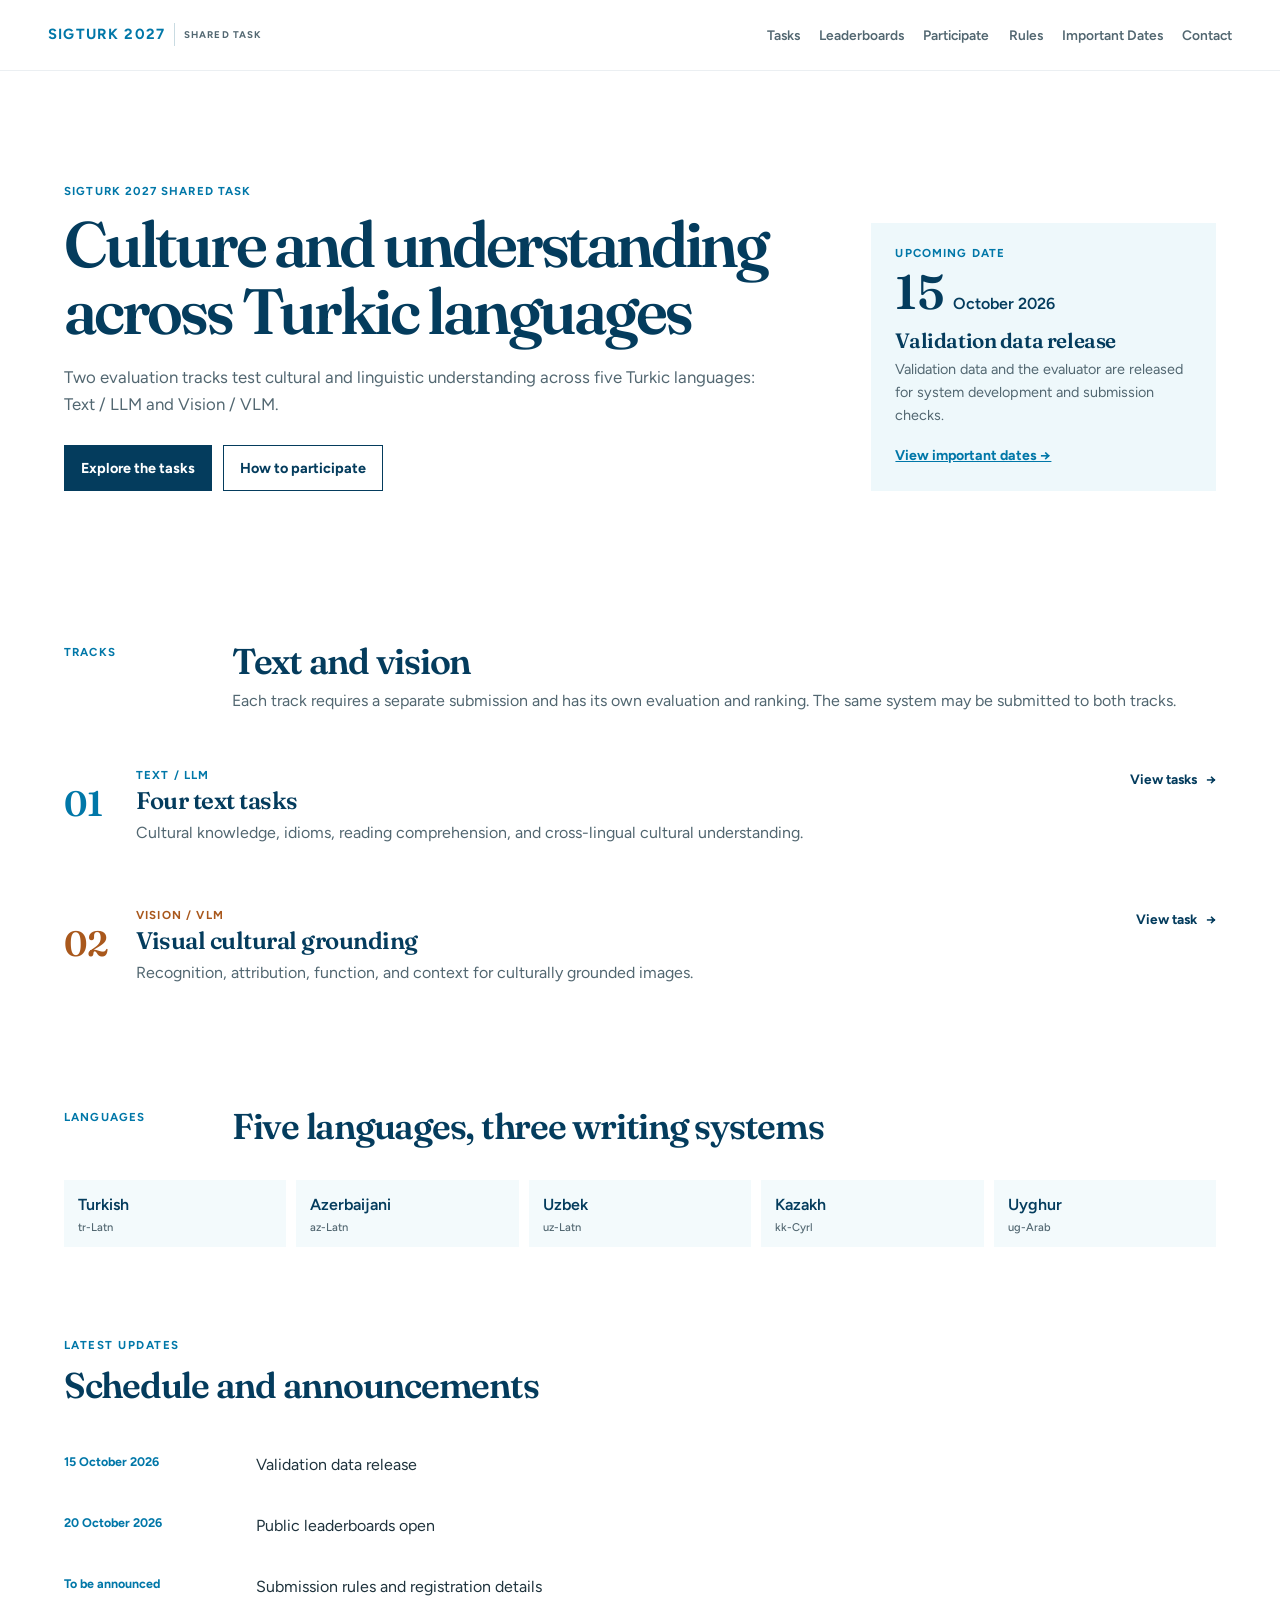
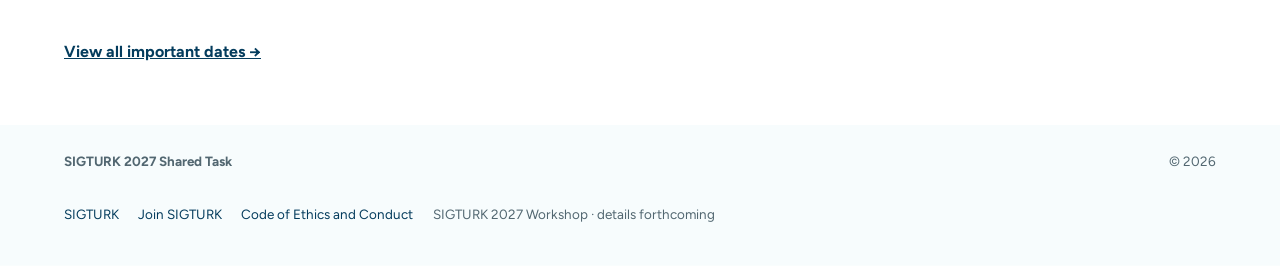
==== index.html @ d5a358bc "Publish SIGTURK 2027 shared task website" ====
<!doctype html>
<html lang="en">
  <head>
    <meta charset="utf-8"><meta name="viewport" content="width=device-width,initial-scale=1">
    <title>SIGTURK 2027 | Shared Task</title>
    <meta name="description" content="SIGTURK 2027 Shared Task on cultural and linguistic understanding across Turkic languages.">
    <link rel="canonical" href="https://sigturk2027.github.io/">
    <meta property="og:type" content="website">
    <meta property="og:title" content="SIGTURK 2027 | Shared Task">
    <meta property="og:description" content="A shared task on cultural and linguistic understanding across Turkic languages.">
    <meta property="og:url" content="https://sigturk2027.github.io/">
    <meta name="twitter:card" content="summary">
    <meta name="twitter:title" content="SIGTURK 2027 | Shared Task">
    <meta name="twitter:description" content="A shared task on cultural and linguistic understanding across Turkic languages.">
    <link rel="stylesheet" href="assets/styles.css">
    <link rel="preconnect" href="https://fonts.googleapis.com"><link href="https://fonts.googleapis.com/css2?family=Figtree:wght@400;500;600;700&amp;family=Fraunces:opsz,wght@9..144,500;9..144,600&amp;display=swap" rel="stylesheet">
  </head>
  <body>
    <a class="skip-link" href="#main">Skip to content</a>
    <header class="site-header"><a class="brand" href="index.html" aria-label="SIGTURK 2027 home"><span class="brand-wordmark">SIGTURK <span>2027</span></span><span class="brand-divider" aria-hidden="true"></span><span class="brand-tag">SHARED TASK</span></a><button class="menu-button" type="button" aria-expanded="false" aria-controls="site-nav"><span class="sr-only">Toggle navigation</span><span></span><span></span></button><nav id="site-nav"><a href="tasks.html">Tasks</a><a href="leaderboards.html">Leaderboards</a><a href="rules.html">Rules</a><a href="dates.html">Important Dates</a><a href="contact.html">Contact</a></nav></header>
    <main id="main">
      <section class="hero"><div><p class="kicker">SIGTURK 2027 SHARED TASK</p><h1>Culture and understanding across Turkic languages</h1><p class="intro-copy">Two evaluation tracks test cultural and linguistic understanding across five Turkic languages: Text / LLM and Vision / VLM.</p><div class="hero-actions"><a class="button primary" href="tasks.html">Explore the tasks</a><a class="button secondary" href="participate.html">How to participate</a></div></div><aside class="milestone-card"><p class="eyebrow">UPCOMING DATE</p><p class="milestone-date">15<span>October 2026</span></p><h2>Validation data release</h2><p>Validation data and the evaluator are released for system development and submission checks.</p><a href="dates.html">View important dates →</a></aside></section>
      <section class="home-section"><header class="section-heading"><p class="section-label">TRACKS</p><h2>Text and vision</h2><p>Each track requires a separate submission and has its own evaluation and ranking. The same system may be submitted to both tracks.</p></header><div class="track-index"><article class="track-row"><p class="track-number">01</p><div><p class="track-type">TEXT / LLM</p><h3>Four text tasks</h3><p>Cultural knowledge, idioms, reading comprehension, and cross-lingual cultural understanding.</p></div><a href="tasks.html#text" aria-label="View Text and LLM tasks">View tasks <span>→</span></a></article><article class="track-row vision"><p class="track-number">02</p><div><p class="track-type">VISION / VLM</p><h3>Visual cultural grounding</h3><p>Recognition, attribution, function, and context for culturally grounded images.</p></div><a href="tasks.html#vision" aria-label="View Vision and VLM task">View task <span>→</span></a></article></div></section>
      <section class="home-section language-section"><header class="section-heading"><p class="section-label">LANGUAGES</p><h2>Five languages, three writing systems</h2></header><ul class="language-list"><li><span>Turkish</span><small>tr-Latn</small></li><li><span>Azerbaijani</span><small>az-Latn</small></li><li><span>Uzbek</span><small>uz-Latn</small></li><li><span>Kazakh</span><small>kk-Cyrl</small></li><li><span>Uyghur</span><small>ug-Arab</small></li></ul></section>
    </main>
    <footer class="site-footer"><p>SIGTURK 2027 Shared Task</p><p>© <span id="year"></span></p></footer><script src="assets/script.js"></script>
  </body>
</html>
---- assets/styles.css ----
:root{--blue:#0077a8;--deep:#043c5d;--pale:#eef8fb;--ink:#1f333d;--muted:#526771;--line:#c9dbe2;--paper:#fff;--warm:#a9581c;--display:"Fraunces",Georgia,serif;--body:"Figtree",sans-serif;--width:72rem;--gutter:clamp(1.25rem,4vw,3rem)}*{box-sizing:border-box}html{scroll-behavior:smooth}body{margin:0;color:var(--ink);background:var(--paper);font:16px/1.6 var(--body)}a{color:inherit}h1,h2,h3,p{margin-top:0}h1,h2,h3{font-family:var(--display);font-weight:600}.skip-link{position:fixed;z-index:20;top:-100px;left:1rem;padding:.65rem .9rem;background:var(--deep);color:#fff}.skip-link:focus{top:1rem}.sr-only{position:absolute;width:1px;height:1px;overflow:hidden;clip:rect(0,0,0,0);white-space:nowrap}
.site-header{position:sticky;z-index:10;top:0;display:flex;align-items:center;justify-content:space-between;min-height:4.35rem;padding:0 var(--gutter);border-bottom:1px solid var(--line);background:rgba(255,255,255,.96);backdrop-filter:blur(10px)}.brand{color:var(--deep);font-size:.92rem;font-weight:700;letter-spacing:.08em;text-decoration:none}.brand span{color:var(--blue)}.site-header nav{display:flex;align-items:center;gap:1.2rem;font-size:.86rem;font-weight:600}.site-header nav a{color:var(--muted);text-decoration:none}.site-header nav a:hover,.site-header nav a:focus-visible{color:var(--blue);text-decoration:underline;text-underline-offset:.25rem}.site-header .language-link{padding:.25rem .55rem;border:1px solid var(--line);color:var(--deep)}.menu-button{display:none;border:0;background:transparent;color:var(--deep)}
.brand{display:inline-flex;align-items:center;gap:.55rem;flex:0 0 auto}.brand-mark{display:block;width:3.15rem;height:2.55rem;object-fit:contain}.brand-wordmark{white-space:nowrap}.brand-divider{width:1px;height:1.45rem;background:var(--line)}.brand-tag{color:var(--warm);font-size:.61rem;font-weight:700;letter-spacing:.12em;white-space:nowrap}@media(max-width:760px){.brand{gap:.4rem}.brand-mark{width:2.6rem;height:2.1rem}.brand-divider{height:1.2rem}.brand-tag{font-size:.52rem;letter-spacing:.1em}}
.hero{display:grid;grid-template-columns:minmax(0,1.5fr) minmax(17rem,.72fr);gap:clamp(2.5rem,7vw,7rem);width:min(var(--width),calc(100% - var(--gutter)*2));margin:0 auto;padding:clamp(4rem,9vw,8rem) 0 clamp(3.5rem,7vw,6rem);border-bottom:3px solid var(--blue)}.kicker,.section-label,.eyebrow{margin-bottom:.8rem;color:var(--blue);font-size:.71rem;font-weight:700;letter-spacing:.13em}.hero h1{max-width:47rem;margin-bottom:1.25rem;color:var(--deep);font-size:clamp(2.8rem,5.5vw,5.1rem);line-height:1.03;letter-spacing:-.05em}.intro-copy,.section-intro{max-width:55rem;color:var(--muted);font-size:1.06rem}.hero-actions{display:flex;flex-wrap:wrap;gap:.7rem;margin-top:1.7rem}.button{display:inline-flex;align-items:center;gap:.45rem;padding:.65rem 1rem;border:1px solid var(--deep);font-size:.9rem;font-weight:700;text-decoration:none}.button.primary{background:var(--deep);color:#fff}.button.secondary{color:var(--deep)}.button:hover,.button:focus-visible{border-color:var(--blue);background:var(--blue);color:#fff}.milestone-card{align-self:end;padding:1.35rem;border:1px solid var(--line);border-top:4px solid var(--blue);background:var(--pale)}.milestone-card .eyebrow{margin-bottom:.5rem}.milestone-date{display:flex;align-items:baseline;gap:.45rem;margin-bottom:.25rem;color:var(--deep);font:600 3rem/1 var(--display)}.milestone-date span{font:600 1rem var(--body)}.milestone-card h2{margin:.8rem 0 .25rem;color:var(--deep);font-size:1.35rem}.milestone-card p:not(.eyebrow):not(.milestone-date){color:var(--muted);font-size:.9rem}.milestone-card a{color:var(--blue);font-size:.88rem;font-weight:700}
.page-layout{display:grid;grid-template-columns:10.75rem minmax(0,1fr);gap:clamp(2rem,6vw,6rem);width:min(var(--width),calc(100% - var(--gutter)*2));margin:0 auto}.section-rail{position:sticky;top:6.4rem;align-self:start;padding-top:3.65rem}.section-rail>p{margin-bottom:.75rem;color:var(--muted);font-size:.66rem;font-weight:700;letter-spacing:.12em}.section-rail nav{display:grid;border-left:1px solid var(--line)}.section-rail a{padding:.32rem 0 .32rem .8rem;border-left:2px solid transparent;color:var(--muted);font-size:.8rem;text-decoration:none;transform:translateX(-1px)}.section-rail a:hover,.section-rail a:focus-visible,.section-rail a.is-active{border-left-color:var(--blue);color:var(--deep);font-weight:700}.content-sections{min-width:0}.page-section{padding:4.1rem 0;scroll-margin-top:5.2rem}.page-section+.page-section{border-top:1px solid var(--line)}.page-section h2{margin-bottom:.8rem;color:var(--deep);font-size:clamp(2rem,3.6vw,3rem);line-height:1.14;letter-spacing:-.04em}.section-intro a{color:var(--blue)}.taxonomy-list{max-width:57rem;margin:2rem 0 0;border-top:1px solid var(--line)}.taxonomy-list div{display:grid;grid-template-columns:9rem 1fr;gap:1.5rem;padding:1rem 0;border-bottom:1px solid var(--line)}.taxonomy-list dt{color:var(--deep);font-weight:700}.taxonomy-list dd{margin:0;color:var(--muted)}
.task-grid{display:grid;grid-template-columns:repeat(2,minmax(0,1fr));gap:1rem;margin-top:2rem}.task-card{min-height:19rem;padding:1.35rem;border:1px solid var(--line);border-top:4px solid var(--blue);background:linear-gradient(145deg,#fff 55%,var(--pale))}.task-card>p:first-child{margin-bottom:.45rem;color:var(--blue);font-size:.72rem;font-weight:700;letter-spacing:.1em}.task-card h3{margin-bottom:.3rem;color:var(--deep);font-size:1.45rem;line-height:1.16}.task-card>span{color:var(--muted);font-size:.76rem;font-weight:700;text-transform:uppercase;letter-spacing:.04em}.task-card ul{margin:1.1rem 0;padding:0;list-style:none;color:var(--ink);font-size:.9rem}.task-card li{padding:.18rem 0;border-bottom:1px solid var(--line)}.task-card>p:last-child{margin:0;color:var(--muted);font-size:.9rem}.scope-note{margin:1.1rem 0 0;padding:1rem 1.1rem;border-left:3px solid var(--warm);background:#fff7ed;color:var(--muted);font-size:.92rem}.scope-note strong{color:var(--deep)}.language-list{display:grid;grid-template-columns:repeat(5,minmax(0,1fr));gap:.65rem;margin:1.5rem 0 0;padding:0;list-style:none}.language-list li{display:grid;gap:.1rem;padding:.75rem .85rem;border:1px solid var(--line);color:var(--deep);font-weight:600}.language-list small{color:var(--muted);font-size:.7rem;font-weight:500;line-height:1.35}.leaderboard-layout{display:grid;grid-template-columns:1.15fr .85fr;gap:1.25rem;margin-top:2rem}.leaderboard-copy{padding:1.4rem;border:1px solid var(--line);background:var(--pale)}.leaderboard-copy h3{margin-bottom:.4rem;color:var(--deep);font-size:1.45rem}.leaderboard-copy p{color:var(--muted);font-size:.94rem}.leaderboard-copy .pending{margin:1.1rem 0 0;padding-top:1rem;border-top:1px solid var(--line)}.pending strong{color:var(--deep)}.size-bands{display:grid;grid-template-columns:repeat(2,minmax(0,1fr));gap:.65rem;margin:0;padding:0;list-style:none}.size-bands li{display:grid;align-content:space-between;min-height:7.5rem;padding:1rem;border:1px solid var(--line)}.size-bands span{color:var(--muted);font-size:.75rem;font-weight:700;letter-spacing:.08em;text-transform:uppercase}.size-bands strong{color:var(--deep);font:600 2rem/1 var(--display)}
.rule-list{margin-top:1.7rem;border-top:1px solid var(--line)}.rule-list article{display:grid;grid-template-columns:3.5rem 1fr;gap:1rem;padding:1.2rem 0;border-bottom:1px solid var(--line)}.rule-list span{color:var(--blue);font-size:.75rem;font-weight:700;letter-spacing:.08em}.rule-list h3{margin-bottom:.25rem;color:var(--deep);font-size:1.25rem}.rule-list p{margin:0;color:var(--muted);font-size:.95rem}.plain-list{max-width:57rem;margin:1.25rem 0 0;padding-left:1.25rem;color:var(--muted)}.plain-list li+li{margin-top:.65rem}.timeline{margin:1.7rem 0 0;padding:0;list-style:none}.timeline li{display:grid;grid-template-columns:8.5rem 1fr;gap:1.5rem;padding:0 0 2rem}.timeline li+li{padding-top:2rem;border-top:1px solid var(--line)}.timeline time{display:grid;align-content:start;color:var(--deep)}.timeline time strong{font:600 3rem/.85 var(--display)}.timeline time span{margin-top:.45rem;font-size:.78rem;font-weight:700;letter-spacing:.08em;text-transform:uppercase}.timeline-state{margin-bottom:.35rem;color:var(--blue);font-size:.7rem;font-weight:700;letter-spacing:.1em;text-transform:uppercase}.timeline h3{margin-bottom:.25rem;color:var(--deep);font-size:1.45rem}.timeline div>p:last-child{margin:0;color:var(--muted)}.contact-section{padding-bottom:5.5rem}.site-footer{display:flex;justify-content:space-between;width:min(var(--width),calc(100% - var(--gutter)*2));margin:0 auto;padding:1.6rem 0 2.5rem;border-top:1px solid var(--line);color:var(--muted);font-size:.84rem}.site-footer p{margin:0}
@media(max-width:760px){.menu-button{position:relative;z-index:11;display:grid;gap:.3rem;width:2.3rem;height:2.3rem;place-content:center;border:1px solid var(--line);border-radius:50%}.menu-button span:not(.sr-only){display:block;width:.9rem;height:1px;background:currentColor}.site-header nav{position:absolute;top:4.35rem;right:0;left:0;display:grid;gap:0;border-bottom:1px solid var(--line);background:var(--paper);opacity:0;pointer-events:none;transform:translateY(-.4rem);transition:opacity .15s ease,transform .15s ease}.site-header nav.is-open{opacity:1;pointer-events:auto;transform:translateY(0)}.site-header nav a{padding:.85rem var(--gutter);border-top:1px solid var(--line)}.site-header .language-link{border-width:1px 0 0}.hero{grid-template-columns:1fr;gap:2rem}.milestone-card{max-width:29rem}.page-layout{display:block}.section-rail{position:static;padding:1.1rem 0;border-bottom:1px solid var(--line)}.section-rail>p{display:none}.section-rail nav{display:flex;gap:.25rem;overflow-x:auto;border:0}.section-rail a{flex:0 0 auto;padding:.3rem .65rem;border:1px solid var(--line);font-size:.75rem}.section-rail a.is-active{border-color:var(--blue);background:var(--pale)}.task-grid,.leaderboard-layout{grid-template-columns:1fr}.task-card{min-height:0}.language-list{grid-template-columns:repeat(2,minmax(0,1fr))}.timeline li{grid-template-columns:5.4rem 1fr;gap:1rem}.timeline time strong{font-size:2.35rem}}@media(max-width:430px){.language-list{grid-template-columns:1fr}.hero-actions{display:grid}.button{justify-content:center}.page-section{padding:3.1rem 0}.timeline li{grid-template-columns:1fr;gap:.75rem}.timeline li+li{padding-top:1.5rem}.timeline time{display:flex;align-items:baseline;gap:.5rem}.timeline time strong{font-size:2.2rem}.timeline time span{margin:0}.site-footer{padding-bottom:2rem}}@media(prefers-reduced-motion:reduce){html{scroll-behavior:auto}*{transition-duration:.01ms!important}}

.site-header nav a[aria-current="page"]{color:var(--deep);text-decoration:underline;text-decoration-color:var(--blue);text-underline-offset:.35rem}.home-section,.subpage{width:min(var(--width),calc(100% - var(--gutter)*2));margin:0 auto}.home-section{padding:4.5rem 0;border-bottom:1px solid var(--line)}.home-section h2,.subpage-hero h1{color:var(--deep);font-size:clamp(2.2rem,4vw,3.5rem);line-height:1.1;letter-spacing:-.04em}.track-overview{display:grid;grid-template-columns:repeat(2,minmax(0,1fr));gap:1rem;margin-top:2rem}.track-card{display:block;min-height:15rem;padding:1.5rem;border:1px solid var(--line);border-top:4px solid var(--blue);background:var(--pale);text-decoration:none}.track-card.vision{border-top-color:var(--warm);background:#fff7ed}.track-card>span,.leaderboard-kicker{color:var(--blue);font-size:.72rem;font-weight:700;letter-spacing:.11em}.track-card.vision>span,.vision-track .track-heading>p,.vision-track .task-detail h3>span,.vision-leaderboard .leaderboard-kicker{color:var(--warm)}.track-card h3{margin:.8rem 0 .45rem;color:var(--deep);font-size:1.8rem}.track-card p{color:var(--muted)}.track-card strong{color:var(--deep);font-size:.88rem}.subpage{min-height:70vh}.subpage-hero{max-width:58rem;padding:5rem 0 3.5rem;border-bottom:3px solid var(--blue)}.subpage-hero>p:last-child{max-width:50rem;color:var(--muted);font-size:1.08rem}.track-section{padding:4rem 0;scroll-margin-top:5rem}.track-section+.track-section{border-top:1px solid var(--line)}.track-heading{display:grid;grid-template-columns:8rem 1fr;gap:1.5rem;padding:1.25rem;border-left:4px solid var(--blue);background:var(--pale)}.vision-track .track-heading{border-left-color:var(--warm);background:#fff7ed}.track-heading>p{color:var(--blue);font-size:.7rem;font-weight:700;letter-spacing:.11em}.track-heading h2{margin-bottom:.2rem;color:var(--deep);font-size:2rem}.track-heading div p{margin:0;color:var(--muted)}.task-detail{margin:2.5rem 0 0}.task-detail h3{color:var(--deep);font-size:1.65rem}.task-detail h3>span{margin-right:.6rem;color:var(--blue);font:700 .75rem var(--body);letter-spacing:.08em}.task-detail>p{color:var(--muted)}.vision-leaderboard{display:grid;grid-template-columns:9rem 1fr;gap:1.25rem;margin-top:1rem;padding:1.5rem;border:1px solid #edd8c7;border-left:4px solid var(--warm);background:#fff7ed}.vision-leaderboard h2{margin-bottom:.3rem;color:var(--deep)}.vision-leaderboard p{margin-bottom:0;color:var(--muted)}.contact-panel{max-width:48rem}.contact-panel>p{color:var(--muted)}
.example-carousel{margin-top:1.3rem;border:1px solid var(--line);border-left:3px solid var(--blue);background:#f8fbfc;outline:none}.vision-track .example-carousel{border-left-color:var(--warm);background:#fffaf4}.example-toolbar{display:flex;align-items:center;justify-content:space-between;padding:.75rem 1.1rem;border-bottom:1px solid var(--line)}.example-note{margin:0;color:var(--muted);font-size:.72rem;font-weight:700;text-transform:uppercase;letter-spacing:.06em}.example-controls{display:flex;align-items:center;gap:.5rem}.example-controls button{display:grid;width:2rem;height:2rem;place-items:center;border:1px solid var(--line);border-radius:50%;background:#fff;color:var(--deep);cursor:pointer}.example-counter{min-width:3rem;color:var(--muted);font-size:.76rem;text-align:center}.example-slide{padding:1.25rem}.example-slide[hidden]{display:none}.example-label{color:var(--blue);font-size:.7rem;font-weight:700;letter-spacing:.08em;text-transform:uppercase}.question-tr{font-weight:600}.translation{color:var(--muted);font-size:.85rem;font-style:italic}.passage,.parallel-example div{padding:.8rem;border:1px solid var(--line);background:#fff;color:var(--muted)}.parallel-example{display:grid;gap:.45rem;margin-bottom:.8rem}.options{display:grid;grid-template-columns:repeat(2,minmax(0,1fr));gap:.3rem 2rem;color:var(--muted)}.answer{padding-top:.75rem;border-top:1px solid var(--line);color:var(--muted)}.answer strong,.source-link strong{color:var(--deep)}.source-link{overflow-wrap:anywhere;color:var(--muted);font-size:.78rem}.source-link a{color:var(--blue)}.example-figure{display:grid;grid-template-columns:minmax(9rem,14rem) 1fr;gap:1rem;align-items:center}.example-figure img{width:100%;height:13rem;object-fit:contain;background:#fff}.example-figure figcaption{color:var(--muted);font-size:.78rem}
@media(max-width:760px){.track-overview{grid-template-columns:1fr}.track-heading,.vision-leaderboard{grid-template-columns:1fr;gap:.35rem}.subpage-hero{padding:3.5rem 0 2.5rem}.options{grid-template-columns:1fr}.example-figure{grid-template-columns:1fr}.example-figure img{height:14rem}}
.participation-steps,.update-list{margin:0;padding:0;list-style:none}.participation-steps{border-top:1px solid var(--line)}.participation-steps li{display:grid;grid-template-columns:4rem 1fr;gap:1rem;padding:1.4rem 0;border-bottom:1px solid var(--line)}.participation-steps li>span{color:var(--blue);font-size:.75rem;font-weight:700}.participation-steps h2{font-size:1.4rem}.participation-steps p{margin:0;color:var(--muted)}.pending-note{margin-top:1.5rem;padding:1rem 0;border-top:2px solid var(--blue);border-bottom:1px solid var(--line);color:var(--muted)}.update-list{margin:1.5rem 0}.update-list li{display:grid;grid-template-columns:11rem 1fr;gap:1rem;padding:.8rem 0;border-top:1px solid var(--line)}.update-list time{color:var(--blue);font-size:.78rem;font-weight:700}.text-link{color:var(--deep);font-weight:700}.schedule-phase+.schedule-phase{border-top:3px solid var(--deep)}.timeline time.tba strong{font:700 .78rem var(--body);letter-spacing:.06em;text-transform:uppercase}.footer-meta{display:flex;justify-content:space-between;gap:1rem;width:100%}.footer-links{display:flex;flex-wrap:wrap;gap:.45rem 1.2rem;width:100%;margin-top:1rem;padding-top:1rem;border-top:1px solid var(--line)}.footer-links a{color:var(--deep);text-decoration:none}.footer-links a:hover{text-decoration:underline}.footer-links span{color:var(--muted)}.site-footer{display:block}
@media(max-width:760px){.participation-steps li,.update-list li{grid-template-columns:1fr;gap:.25rem}.footer-meta{display:grid}}

/* Editorial component layer */
.hero{border-bottom:1px solid var(--line)}
.milestone-card{padding:1.25rem 0;border:0;border-top:3px solid var(--blue);border-bottom:1px solid var(--line);background:transparent}
.milestone-card h2{font-size:1.25rem}
.home-section{padding:3.75rem 0}
.home-section h2{font-size:clamp(1.9rem,3vw,2.65rem)}
.section-heading{display:grid;grid-template-columns:9rem minmax(0,1fr);column-gap:1.5rem;align-items:start;margin-bottom:1.75rem}
.section-heading .section-label{grid-row:1 / span 2;margin-top:.35rem}
.section-heading h2{margin-bottom:.35rem}
.section-heading>p:last-child{grid-column:2;margin-bottom:0;color:var(--muted)}
.track-index{border-top:1px solid var(--deep)}
.track-row{display:grid;grid-template-columns:4rem minmax(0,1fr) auto;gap:1.5rem;align-items:center;padding:1.55rem 0;border-bottom:1px solid var(--line)}
.track-number{margin:0;color:var(--blue);font-size:.76rem;font-weight:700;letter-spacing:.08em}
.track-row.vision .track-number,.track-row.vision .track-type{color:var(--warm)}
.track-type{margin-bottom:.25rem;color:var(--blue);font-size:.7rem;font-weight:700;letter-spacing:.11em}
.track-row h3{margin-bottom:.25rem;color:var(--deep);font-size:1.55rem}
.track-row div>p:last-child{max-width:48rem;margin:0;color:var(--muted)}
.track-row>a{display:inline-flex;gap:.55rem;align-items:center;color:var(--deep);font-size:.85rem;font-weight:700;text-decoration:none}
.track-row>a span{transition:transform .15s ease}
.track-row>a:hover span,.track-row>a:focus-visible span{transform:translateX(.25rem)}
.subpage-hero{max-width:52rem;padding:4rem 0 2.75rem;border-bottom:1px solid var(--line)}
.subpage-hero h1{font-size:clamp(2.5rem,4vw,3.4rem)}
.track-section{padding:3.5rem 0}
.track-heading{grid-template-columns:8rem 1fr;padding:1.1rem 0;border:0;border-top:3px solid var(--blue);border-bottom:1px solid var(--line);background:transparent}
.vision-track .track-heading{border-left:0;border-top-color:var(--warm);background:transparent}
.task-detail{margin-top:2.75rem}
.leaderboard-section{padding:3.75rem 0;border-bottom:1px solid var(--line)}
.leaderboard-section>header{display:grid;grid-template-columns:4rem minmax(0,1fr);gap:1.5rem;max-width:58rem}
.leaderboard-index{margin:0;color:var(--blue);font-size:.76rem;font-weight:700;letter-spacing:.08em}
.leaderboard-section.vision .leaderboard-index,.leaderboard-section.vision .leaderboard-kicker{color:var(--warm)}
.leaderboard-section h2{margin:.25rem 0 .45rem;color:var(--deep);font-size:clamp(1.9rem,3vw,2.6rem)}
.leaderboard-section header div>p:last-child{color:var(--muted)}
.model-table{width:calc(100% - 5.5rem);margin:1.75rem 0 0 5.5rem;border-collapse:collapse;text-align:left}
.model-table th,.model-table td{padding:.75rem .25rem;border-bottom:1px solid var(--line)}
.model-table th{color:var(--muted);font-size:.7rem;letter-spacing:.08em;text-transform:uppercase}
.model-table td:first-child{color:var(--deep);font-weight:700}
.model-table td:last-child{font-family:var(--display);font-size:1.2rem}
.inline-note{max-width:52rem;margin:1.5rem 0 0 5.5rem;padding-top:1rem;border-top:1px solid var(--line);color:var(--muted);font-size:.9rem}
.inline-note strong{color:var(--deep)}
.leaderboard-facts{max-width:52rem;margin:1.75rem 0 0 5.5rem;border-top:1px solid var(--line)}
.leaderboard-facts div{display:grid;grid-template-columns:10rem 1fr;gap:1rem;padding:.75rem 0;border-bottom:1px solid var(--line)}
.leaderboard-facts dt{color:var(--deep);font-weight:700}.leaderboard-facts dd{margin:0;color:var(--muted)}
.page-section h2,.rule-list h2,.participation-steps h2,.timeline h2{letter-spacing:-.02em}

@media(max-width:760px){
  .section-heading{grid-template-columns:1fr;gap:.25rem}.section-heading .section-label{grid-row:auto}.section-heading>p:last-child{grid-column:auto}
  .track-row{grid-template-columns:2rem minmax(0,1fr);gap:1rem}.track-row>a{grid-column:2;justify-self:start}
  .leaderboard-section>header{grid-template-columns:2rem minmax(0,1fr);gap:1rem}.model-table,.inline-note,.leaderboard-facts{width:100%;margin-left:0}
  .leaderboard-facts div{grid-template-columns:1fr;gap:.15rem}
}

/* Softer editorial rhythm: space and type carry hierarchy, not rules. */
.site-header{border-bottom:0;box-shadow:0 1px 0 rgba(4,60,93,.08)}
.hero{border-bottom:0}
.milestone-card{padding:1.5rem;border:0;background:var(--pale)}
.home-section{border-bottom:0}
.home-section+.home-section{padding-top:2rem}
.track-index{border-top:0}
.track-row{padding:1.75rem 0;border-bottom:0}
.track-row+.track-row{margin-top:.5rem}
.track-number{font:600 2.6rem/1 var(--display);color:rgba(0,119,168,.24)}
.track-row.vision .track-number{color:rgba(169,88,28,.26)}
.subpage-hero{border-bottom:0}
.track-heading{padding:1.35rem 0;border:0}
.track-heading>p{padding-top:.35rem}
.vision-track .track-heading{border:0}
.task-detail{margin-top:3.25rem}
.page-section+.page-section{border-top:0}
.leaderboard-section{border-bottom:0}
.leaderboard-section+.leaderboard-section{padding-top:2rem}
.leaderboard-index{font:600 3.5rem/1 var(--display);color:rgba(0,119,168,.22)}
.leaderboard-section.vision .leaderboard-index{color:rgba(169,88,28,.24)}
.model-table{border-collapse:separate;border-spacing:0 .5rem}
.model-table th{border:0;padding:.25rem .8rem}
.model-table td{padding:.85rem .8rem;border:0;background:var(--pale)}
.model-table td:first-child{border-radius:.2rem 0 0 .2rem}
.model-table td:last-child{border-radius:0 .2rem .2rem 0}
.leaderboard-facts{display:grid;grid-template-columns:repeat(2,minmax(0,1fr));gap:1rem;border-top:0}
.leaderboard-facts div{display:block;padding:1.1rem;border:0;background:#fff7ed}
.leaderboard-facts dt{margin-bottom:.25rem;color:var(--warm);font-size:.7rem;letter-spacing:.08em;text-transform:uppercase}
.rule-list{border-top:0}
.rule-list article{grid-template-columns:5rem 1fr;padding:1.6rem 0;border-bottom:0}
.rule-list article>span,.participation-steps li>span{font:600 2.5rem/1 var(--display);color:rgba(0,119,168,.24)}
.participation-steps{border-top:0}
.participation-steps li{grid-template-columns:5rem 1fr;padding:1.6rem 0;border-bottom:0}
.pending-note{padding:1.1rem 1.25rem;border:0;background:var(--pale)}
.update-list li{padding:1rem 0;border-top:0}
.update-list li+li{margin-top:.2rem}
.schedule-phase+.schedule-phase{border-top:0}
.timeline{display:grid;gap:1.5rem}
.timeline li,.timeline li+li{padding:0;border-top:0}
.timeline time{padding:.85rem;color:var(--deep);background:var(--pale)}
.taxonomy-list,.taxonomy-list div{border:0}
.language-list li{border:0;background:rgba(238,248,251,.7)}
.footer-links{border-top:0}
.site-footer{border-top:0;background:rgba(238,248,251,.45);box-shadow:0 0 0 100vmax rgba(238,248,251,.45);clip-path:inset(0 -100vmax)}
.example-carousel{border:0;border-left:3px solid var(--blue);background:#f5fafc}
.vision-track .example-carousel{border-left-color:var(--warm);background:#fff9f2}
.example-toolbar{border-bottom:0}

@media(max-width:760px){
  .track-row{grid-template-columns:3.25rem minmax(0,1fr)}
  .leaderboard-section>header{grid-template-columns:3.25rem minmax(0,1fr)}
  .leaderboard-facts{grid-template-columns:1fr}
  .rule-list article,.participation-steps li{grid-template-columns:3.25rem minmax(0,1fr)}
}

/* Compact schedule and contact */
.schedule-phase{padding:2.5rem 0}
.schedule-phase+.schedule-phase{padding-top:2rem}
.timeline{gap:.75rem;margin-top:1.1rem}
.timeline li,.timeline li+li{grid-template-columns:10rem minmax(0,1fr);gap:1.25rem;align-items:stretch;min-height:6.75rem;padding:0}
.timeline time{display:flex;min-height:6.75rem;padding:1rem 1.1rem;flex-direction:column;justify-content:center;align-items:flex-start;gap:.35rem;border-radius:.25rem}
.timeline time strong{font:600 2.5rem/.9 var(--display)}
.timeline time span{margin:0;font-size:.7rem;line-height:1.25}
.timeline li>div{display:flex;min-height:6.75rem;padding:.55rem 0;flex-direction:column;justify-content:center}
.timeline h2{margin-bottom:.25rem;font-size:1.4rem}
.date-pending{justify-content:center;align-items:flex-start}
.date-pending strong{font:700 1.32rem/1 var(--body);letter-spacing:.08em}
.contact-page .subpage-hero{padding-bottom:1.25rem}
.contact-page .page-section{padding-top:1.25rem}
.contact-page .subpage-hero>p:last-child{margin-bottom:0}
.inline-email{color:var(--blue);font-weight:700;text-underline-offset:.2rem}
.contact-panel{max-width:none}
.organizer-list{display:grid;grid-template-columns:repeat(2,minmax(0,1fr));gap:.75rem;margin:1.25rem 0 2.5rem;padding:0;list-style:none}
.organizer-list li{display:block;padding:1rem 1.1rem;background:rgba(238,248,251,.7)}
.organizer-list div{display:grid;min-width:0}.organizer-list strong{color:var(--deep)}.organizer-list a{overflow:hidden;color:var(--blue);font-size:.8rem;text-overflow:ellipsis;text-decoration:none;white-space:nowrap}.organizer-list a:hover{text-decoration:underline}
.repository-note{max-width:46rem}.repository-note h2{margin-bottom:.25rem;font-size:1.35rem}.repository-note p{margin-bottom:.5rem;color:var(--muted)}.repository-note a{color:var(--deep);font-weight:700;text-decoration:none}.repository-note a:hover{text-decoration:underline}
body:has(.schedule-phase) .subpage-hero{padding-bottom:1.25rem}
body:has(.schedule-phase) .subpage-hero + .schedule-phase{padding-top:.75rem}

/* Keep page introductions close to the content they introduce. */
.subpage-hero + .page-section{padding-top:1.25rem}
.subpage-hero + .leaderboard-section{padding-top:1.5rem}

/* Leaderboard indices align with the actual section heading, below the track label. */
.leaderboard-section>header{align-items:start}
.leaderboard-index{align-self:start;margin-top:1.9rem;transform:translateY(.35rem)}
@media(max-width:430px){.date-pending strong{font-size:1.08rem}}

/* Indexed heading contract: number, track label, title, and copy share one axis. */
.leaderboard-section{
  --indexed-number-col:clamp(3.25rem,6vw,4.5rem);
  --indexed-gap:clamp(1rem,2.4vw,1.5rem);
  --indexed-content-offset:calc(var(--indexed-number-col) + var(--indexed-gap));
}
.leaderboard-section > header.indexed-heading{
  display:grid;
  grid-template-columns:var(--indexed-number-col) minmax(0,1fr);
  column-gap:var(--indexed-gap);
  align-items:start;
}
.leaderboard-section > header.indexed-heading .leaderboard-index{
  grid-column:1;
  align-self:start;
  margin:1.414rem 0 0;
  transform:none;
}
.leaderboard-section > header.indexed-heading>div{grid-column:2;min-width:0}
.leaderboard-section > header.indexed-heading .leaderboard-kicker{margin:0 0 .55rem}
.leaderboard-section > header.indexed-heading h2{margin:0 0 .45rem}
.leaderboard-section > header.indexed-heading>div>p:last-child{margin:0;color:var(--muted)}
.leaderboard-section>.model-table,
.leaderboard-section>.inline-note,
.leaderboard-section>.leaderboard-facts{
  width:calc(100% - var(--indexed-content-offset));
  margin-left:var(--indexed-content-offset);
}
.leaderboard-section>.model-table{table-layout:fixed}
@media(max-width:760px){
  .leaderboard-section{
    --indexed-number-col:3rem;
    --indexed-gap:1rem;
  }
}

/* Shared typography scale */
:root{
  --type-display:clamp(2.7rem,5vw,4.8rem);
  --type-page:clamp(2.25rem,3.5vw,3.25rem);
  --type-section:clamp(1.9rem,2.8vw,2.45rem);
  --type-subhead:1.5rem;
  --type-body:1rem;
  --type-meta:.72rem;
}
body{font-size:var(--type-body);line-height:1.6}
h1,h2,h3{line-height:1.15;letter-spacing:-.025em}
.hero h1,.subpage-hero h1{font-size:var(--type-display);line-height:1.04;letter-spacing:-.05em}
.home-section h2,.page-section h2,.track-heading h2,.leaderboard-section h2,.rule-list h2,.participation-steps h2,.timeline h2,.contact-panel h2,.repository-note h2{font-size:var(--type-section);line-height:1.15;letter-spacing:-.035em}
.track-row h3,.track-card h3,.task-card h3,.task-detail h3,.leaderboard-copy h3,.rule-list h3,.timeline h3{font-size:var(--type-subhead);line-height:1.2;letter-spacing:-.02em}
.milestone-card h2{font-size:1.3rem;line-height:1.2}
.intro-copy,.section-intro,.subpage-hero>p:last-child{font-size:1.05rem;line-height:1.6}
.kicker,.section-label,.eyebrow,.track-type,.leaderboard-kicker,.example-label{font-size:var(--type-meta);line-height:1.2}
.task-detail h3>span{font-size:1.35rem;line-height:.9}
.timeline h2{margin-bottom:.3rem}
.repository-note h2{margin-bottom:.35rem}

@media(max-width:760px){
  .hero h1,.subpage-hero h1{font-size:clamp(2.35rem,10vw,3.2rem)}
  .home-section h2,.page-section h2,.track-heading h2,.leaderboard-section h2,.rule-list h2,.participation-steps h2,.timeline h2,.contact-panel h2,.repository-note h2{font-size:2rem}
  .track-row h3,.track-card h3,.task-card h3,.task-detail h3,.leaderboard-copy h3,.rule-list h3,.timeline h3{font-size:1.35rem}
}

/* Component contracts */
body .type-page-title{font-size:var(--type-display);line-height:1.04;letter-spacing:-.05em}
body .type-section-title{font-size:var(--type-section);line-height:1.15;letter-spacing:-.035em}
body .type-card-title{font-size:1.3rem;line-height:1.2;letter-spacing:-.02em}
body .type-subtitle{font-size:var(--type-subhead);line-height:1.2;letter-spacing:-.02em}
body .type-meta{font-size:var(--type-meta);line-height:1.2;letter-spacing:.1em}
.layout-step-row{display:grid;grid-template-columns:3rem minmax(0,1fr);gap:1rem;align-items:start}
.layout-step-row>span{margin-top:.15rem}
.layout-task-heading{display:flex;align-items:baseline;gap:.6rem}
.layout-task-heading>span{flex:0 0 2.5rem;margin:0}
@media(max-width:760px){
  .layout-step-row{grid-template-columns:3rem minmax(0,1fr)}
}

/* Section numbers are labels, not faded decoration. */
.track-number,.leaderboard-index,.rule-list article>span,.participation-steps li>span{font:600 2.2rem/.9 var(--display);color:var(--blue);letter-spacing:-.04em}
.track-row.vision .track-number,.leaderboard-section.vision .leaderboard-index{color:var(--warm)}
.leaderboard-section.vision .model-table td{background:rgba(169,88,28,.10)}
.brand .brand-tag{color:var(--muted)}
.paper-phase .section-label,.paper-phase .timeline time{color:var(--warm)}.paper-phase .timeline time{background:rgba(169,88,28,.10)}
.track-row{grid-template-columns:3rem minmax(0,1fr) auto;align-items:start}
.track-number{margin-top:1.15rem}
.leaderboard-section>header{grid-template-columns:3rem minmax(0,1fr);align-items:start}
.leaderboard-index{margin-top:1.9rem}
.rule-list article,.participation-steps li{grid-template-columns:3rem minmax(0,1fr);align-items:start}
.rule-list article>span,.participation-steps li>span{margin-top:.15rem}

@media(max-width:760px){
  .organizer-list{grid-template-columns:1fr}
  .timeline li,.timeline li+li{grid-template-columns:8rem minmax(0,1fr);gap:1rem}
  .track-row,.leaderboard-section>header,.rule-list article,.participation-steps li{grid-template-columns:3rem minmax(0,1fr)}
}
@media(max-width:430px){
  .timeline li,.timeline li+li{grid-template-columns:6.75rem minmax(0,1fr);gap:.85rem}
  .timeline time,.timeline li>div{min-height:6.25rem}
  .timeline time{padding:.8rem}.timeline time strong{font-size:2rem}.date-pending strong{font-size:1.35rem}.timeline h2{font-size:1.15rem}
}

/* Final scale and alignment adjustments */
.task-detail h3>span{display:inline-block;min-width:2.5rem;margin-right:.6rem;color:var(--blue);font:600 1.35rem/.9 var(--display);letter-spacing:-.02em;vertical-align:baseline}
.repository-note h2{margin-bottom:.35rem;color:var(--deep);font-size:clamp(1.9rem,3vw,2.6rem);line-height:1.14}
@media(max-width:430px){.date-pending strong{font-size:1.08rem}}
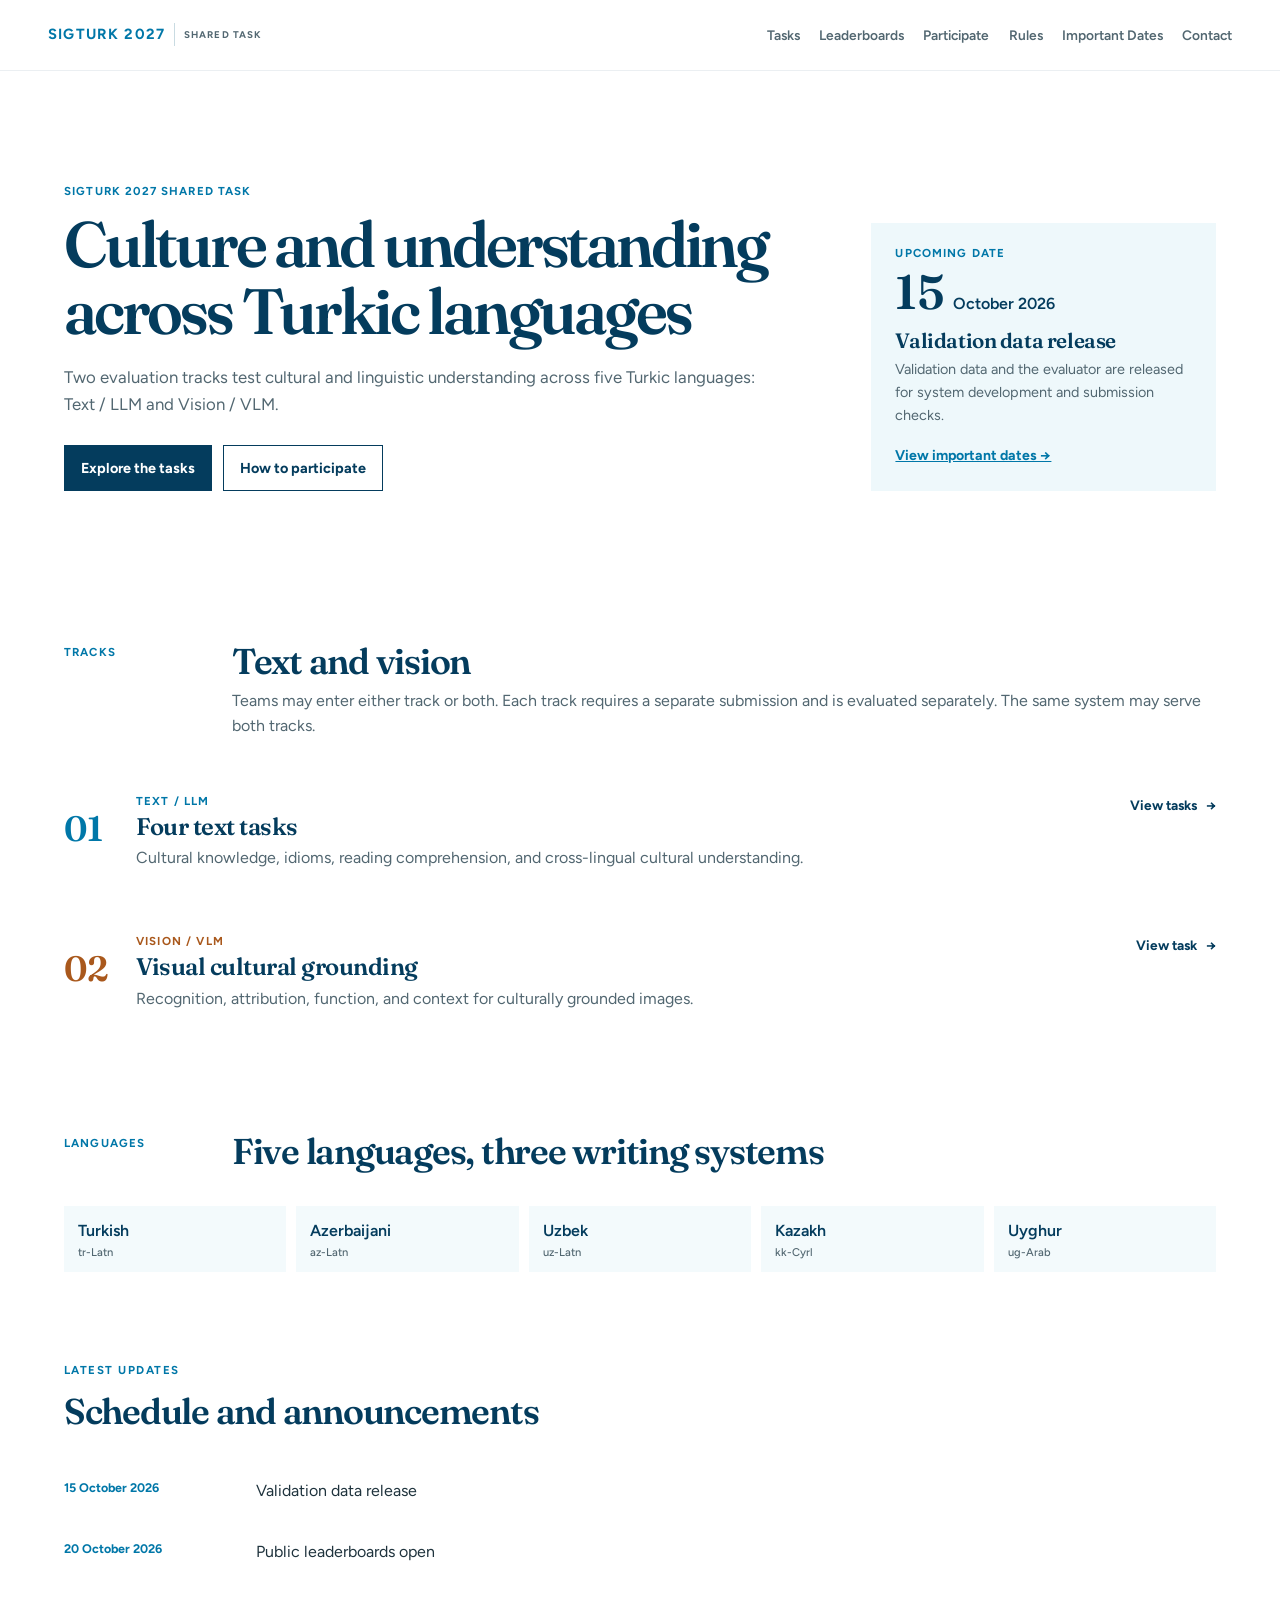
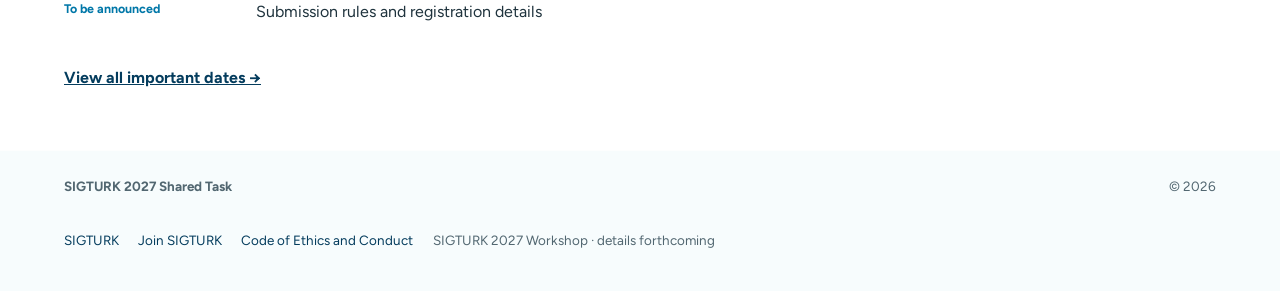
==== commit d0188b86: "Clarify track rules and add website README" ====
--- a/index.html
+++ b/index.html
@@ -20,7 +20,7 @@
     <header class="site-header"><a class="brand" href="index.html" aria-label="SIGTURK 2027 home"><span class="brand-wordmark">SIGTURK <span>2027</span></span><span class="brand-divider" aria-hidden="true"></span><span class="brand-tag">SHARED TASK</span></a><button class="menu-button" type="button" aria-expanded="false" aria-controls="site-nav"><span class="sr-only">Toggle navigation</span><span></span><span></span></button><nav id="site-nav"><a href="tasks.html">Tasks</a><a href="leaderboards.html">Leaderboards</a><a href="rules.html">Rules</a><a href="dates.html">Important Dates</a><a href="contact.html">Contact</a></nav></header>
     <main id="main">
       <section class="hero"><div><p class="kicker">SIGTURK 2027 SHARED TASK</p><h1>Culture and understanding across Turkic languages</h1><p class="intro-copy">Two evaluation tracks test cultural and linguistic understanding across five Turkic languages: Text / LLM and Vision / VLM.</p><div class="hero-actions"><a class="button primary" href="tasks.html">Explore the tasks</a><a class="button secondary" href="participate.html">How to participate</a></div></div><aside class="milestone-card"><p class="eyebrow">UPCOMING DATE</p><p class="milestone-date">15<span>October 2026</span></p><h2>Validation data release</h2><p>Validation data and the evaluator are released for system development and submission checks.</p><a href="dates.html">View important dates →</a></aside></section>
-      <section class="home-section"><header class="section-heading"><p class="section-label">TRACKS</p><h2>Text and vision</h2><p>Each track requires a separate submission and has its own evaluation and ranking. The same system may be submitted to both tracks.</p></header><div class="track-index"><article class="track-row"><p class="track-number">01</p><div><p class="track-type">TEXT / LLM</p><h3>Four text tasks</h3><p>Cultural knowledge, idioms, reading comprehension, and cross-lingual cultural understanding.</p></div><a href="tasks.html#text" aria-label="View Text and LLM tasks">View tasks <span>→</span></a></article><article class="track-row vision"><p class="track-number">02</p><div><p class="track-type">VISION / VLM</p><h3>Visual cultural grounding</h3><p>Recognition, attribution, function, and context for culturally grounded images.</p></div><a href="tasks.html#vision" aria-label="View Vision and VLM task">View task <span>→</span></a></article></div></section>
+      <section class="home-section"><header class="section-heading"><p class="section-label">TRACKS</p><h2>Text and vision</h2><p>Teams may enter either track or both. Each track requires a separate submission and is evaluated separately. The same system may serve both tracks.</p></header><div class="track-index"><article class="track-row"><p class="track-number">01</p><div><p class="track-type">TEXT / LLM</p><h3>Four text tasks</h3><p>Cultural knowledge, idioms, reading comprehension, and cross-lingual cultural understanding.</p></div><a href="tasks.html#text" aria-label="View Text and LLM tasks">View tasks <span>→</span></a></article><article class="track-row vision"><p class="track-number">02</p><div><p class="track-type">VISION / VLM</p><h3>Visual cultural grounding</h3><p>Recognition, attribution, function, and context for culturally grounded images.</p></div><a href="tasks.html#vision" aria-label="View Vision and VLM task">View task <span>→</span></a></article></div></section>
       <section class="home-section language-section"><header class="section-heading"><p class="section-label">LANGUAGES</p><h2>Five languages, three writing systems</h2></header><ul class="language-list"><li><span>Turkish</span><small>tr-Latn</small></li><li><span>Azerbaijani</span><small>az-Latn</small></li><li><span>Uzbek</span><small>uz-Latn</small></li><li><span>Kazakh</span><small>kk-Cyrl</small></li><li><span>Uyghur</span><small>ug-Arab</small></li></ul></section>
     </main>
     <footer class="site-footer"><p>SIGTURK 2027 Shared Task</p><p>© <span id="year"></span></p></footer><script src="assets/script.js"></script>
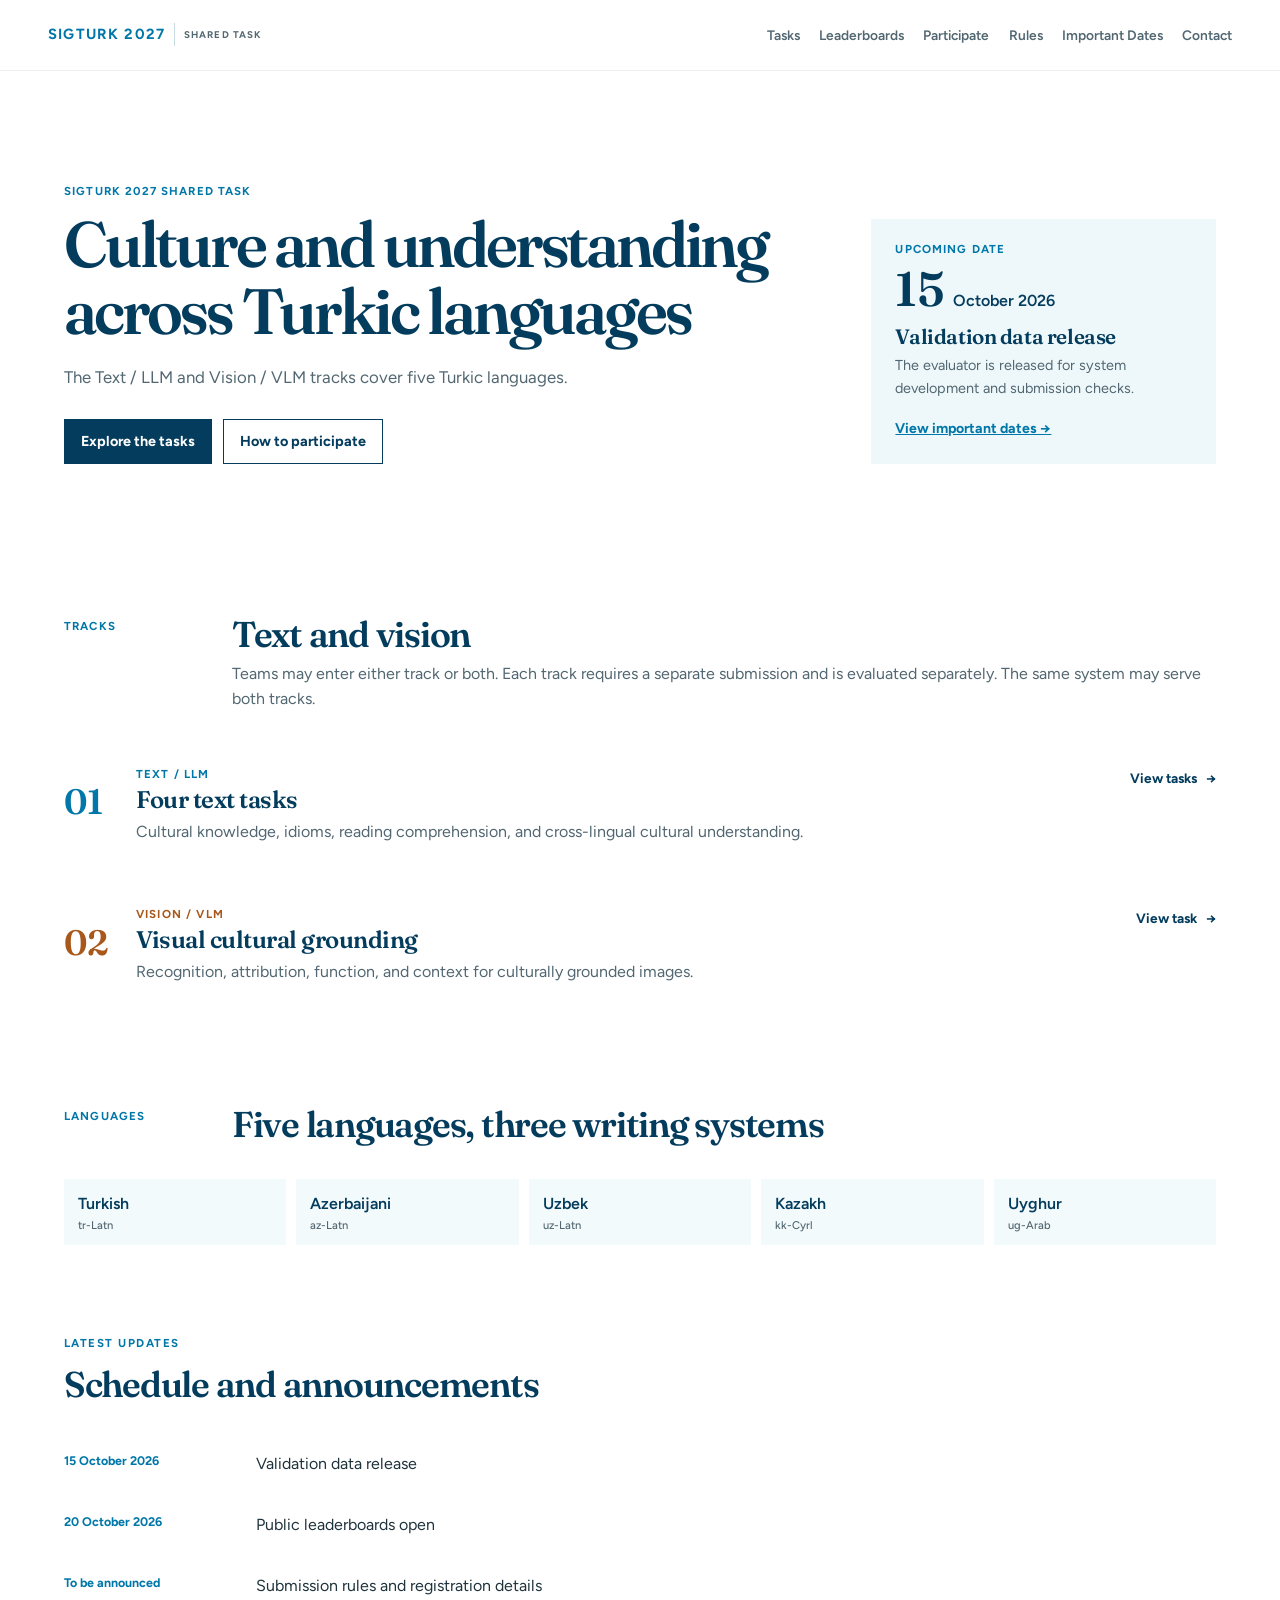
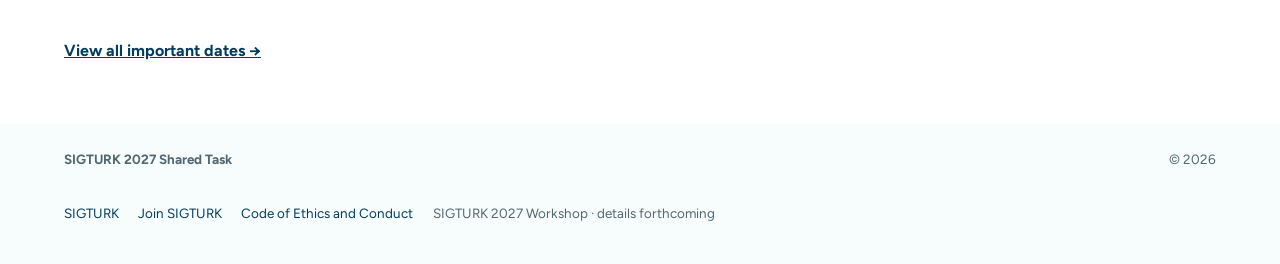
==== commit 36f95c27: "Remove repeated copy and clarify tracks and tasks" ====
--- a/index.html
+++ b/index.html
@@ -19,7 +19,7 @@
     <a class="skip-link" href="#main">Skip to content</a>
     <header class="site-header"><a class="brand" href="index.html" aria-label="SIGTURK 2027 home"><span class="brand-wordmark">SIGTURK <span>2027</span></span><span class="brand-divider" aria-hidden="true"></span><span class="brand-tag">SHARED TASK</span></a><button class="menu-button" type="button" aria-expanded="false" aria-controls="site-nav"><span class="sr-only">Toggle navigation</span><span></span><span></span></button><nav id="site-nav"><a href="tasks.html">Tasks</a><a href="leaderboards.html">Leaderboards</a><a href="rules.html">Rules</a><a href="dates.html">Important Dates</a><a href="contact.html">Contact</a></nav></header>
     <main id="main">
-      <section class="hero"><div><p class="kicker">SIGTURK 2027 SHARED TASK</p><h1>Culture and understanding across Turkic languages</h1><p class="intro-copy">Two evaluation tracks test cultural and linguistic understanding across five Turkic languages: Text / LLM and Vision / VLM.</p><div class="hero-actions"><a class="button primary" href="tasks.html">Explore the tasks</a><a class="button secondary" href="participate.html">How to participate</a></div></div><aside class="milestone-card"><p class="eyebrow">UPCOMING DATE</p><p class="milestone-date">15<span>October 2026</span></p><h2>Validation data release</h2><p>Validation data and the evaluator are released for system development and submission checks.</p><a href="dates.html">View important dates →</a></aside></section>
+      <section class="hero"><div><p class="kicker">SIGTURK 2027 SHARED TASK</p><h1>Culture and understanding across Turkic languages</h1><p class="intro-copy">The Text / LLM and Vision / VLM tracks cover five Turkic languages.</p><div class="hero-actions"><a class="button primary" href="tasks.html">Explore the tasks</a><a class="button secondary" href="participate.html">How to participate</a></div></div><aside class="milestone-card"><p class="eyebrow">UPCOMING DATE</p><p class="milestone-date">15<span>October 2026</span></p><h2>Validation data release</h2><p>The evaluator is released for system development and submission checks.</p><a href="dates.html">View important dates →</a></aside></section>
       <section class="home-section"><header class="section-heading"><p class="section-label">TRACKS</p><h2>Text and vision</h2><p>Teams may enter either track or both. Each track requires a separate submission and is evaluated separately. The same system may serve both tracks.</p></header><div class="track-index"><article class="track-row"><p class="track-number">01</p><div><p class="track-type">TEXT / LLM</p><h3>Four text tasks</h3><p>Cultural knowledge, idioms, reading comprehension, and cross-lingual cultural understanding.</p></div><a href="tasks.html#text" aria-label="View Text and LLM tasks">View tasks <span>→</span></a></article><article class="track-row vision"><p class="track-number">02</p><div><p class="track-type">VISION / VLM</p><h3>Visual cultural grounding</h3><p>Recognition, attribution, function, and context for culturally grounded images.</p></div><a href="tasks.html#vision" aria-label="View Vision and VLM task">View task <span>→</span></a></article></div></section>
       <section class="home-section language-section"><header class="section-heading"><p class="section-label">LANGUAGES</p><h2>Five languages, three writing systems</h2></header><ul class="language-list"><li><span>Turkish</span><small>tr-Latn</small></li><li><span>Azerbaijani</span><small>az-Latn</small></li><li><span>Uzbek</span><small>uz-Latn</small></li><li><span>Kazakh</span><small>kk-Cyrl</small></li><li><span>Uyghur</span><small>ug-Arab</small></li></ul></section>
     </main>
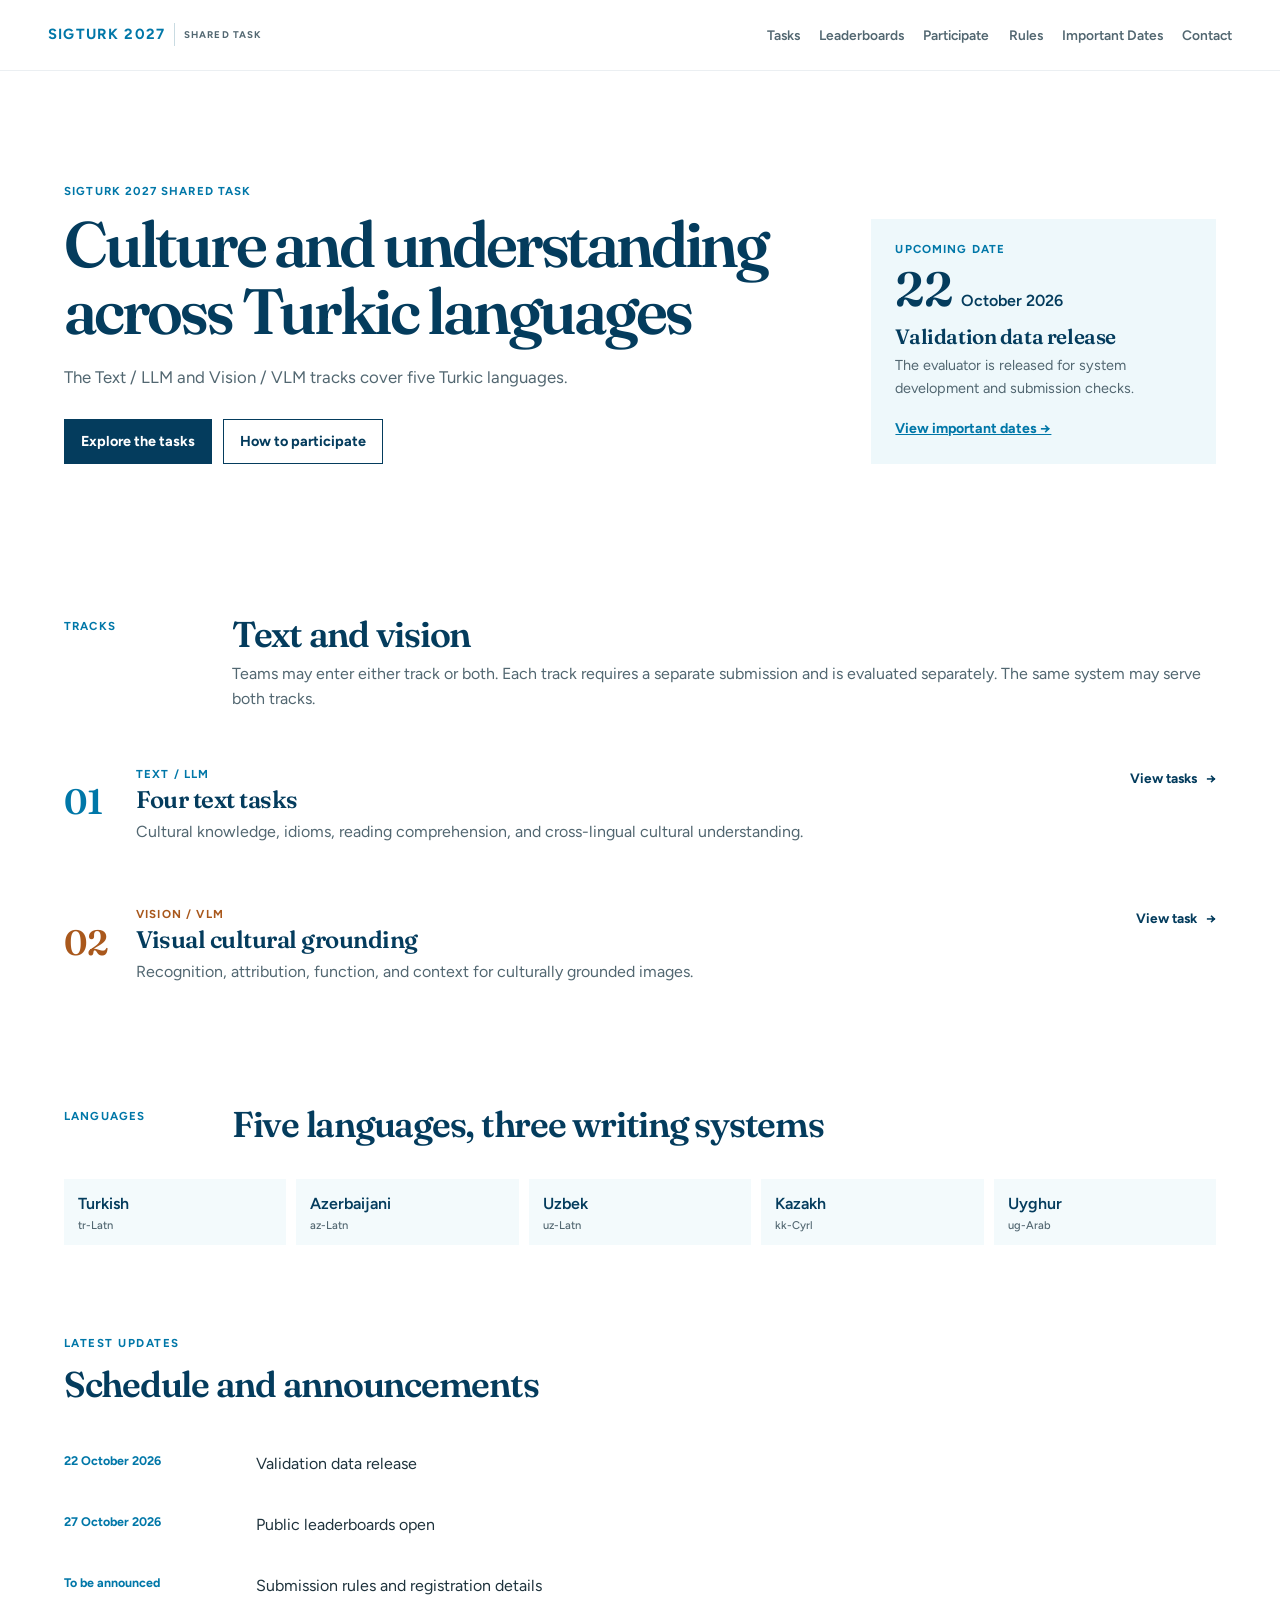
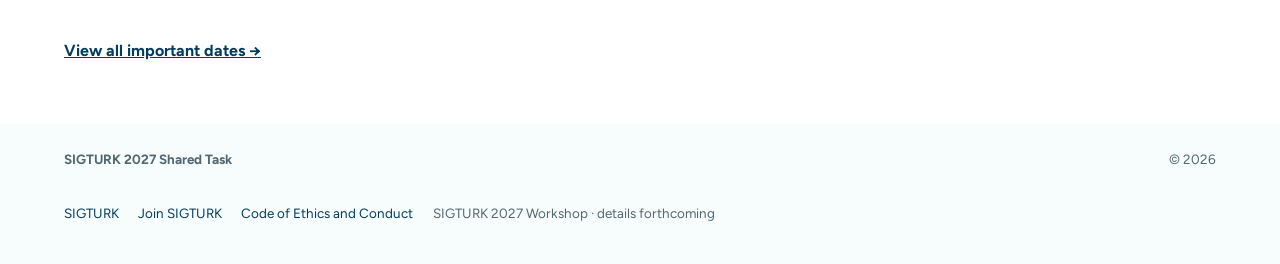
==== commit e7058f96: "Postpone validation release and leaderboard opening by one week" ====
--- a/index.html
+++ b/index.html
@@ -19,7 +19,7 @@
     <a class="skip-link" href="#main">Skip to content</a>
     <header class="site-header"><a class="brand" href="index.html" aria-label="SIGTURK 2027 home"><span class="brand-wordmark">SIGTURK <span>2027</span></span><span class="brand-divider" aria-hidden="true"></span><span class="brand-tag">SHARED TASK</span></a><button class="menu-button" type="button" aria-expanded="false" aria-controls="site-nav"><span class="sr-only">Toggle navigation</span><span></span><span></span></button><nav id="site-nav"><a href="tasks.html">Tasks</a><a href="leaderboards.html">Leaderboards</a><a href="rules.html">Rules</a><a href="dates.html">Important Dates</a><a href="contact.html">Contact</a></nav></header>
     <main id="main">
-      <section class="hero"><div><p class="kicker">SIGTURK 2027 SHARED TASK</p><h1>Culture and understanding across Turkic languages</h1><p class="intro-copy">The Text / LLM and Vision / VLM tracks cover five Turkic languages.</p><div class="hero-actions"><a class="button primary" href="tasks.html">Explore the tasks</a><a class="button secondary" href="participate.html">How to participate</a></div></div><aside class="milestone-card"><p class="eyebrow">UPCOMING DATE</p><p class="milestone-date">15<span>October 2026</span></p><h2>Validation data release</h2><p>The evaluator is released for system development and submission checks.</p><a href="dates.html">View important dates →</a></aside></section>
+      <section class="hero"><div><p class="kicker">SIGTURK 2027 SHARED TASK</p><h1>Culture and understanding across Turkic languages</h1><p class="intro-copy">The Text / LLM and Vision / VLM tracks cover five Turkic languages.</p><div class="hero-actions"><a class="button primary" href="tasks.html">Explore the tasks</a><a class="button secondary" href="participate.html">How to participate</a></div></div><aside class="milestone-card"><p class="eyebrow">UPCOMING DATE</p><p class="milestone-date">22<span>October 2026</span></p><h2>Validation data release</h2><p>The evaluator is released for system development and submission checks.</p><a href="dates.html">View important dates →</a></aside></section>
       <section class="home-section"><header class="section-heading"><p class="section-label">TRACKS</p><h2>Text and vision</h2><p>Teams may enter either track or both. Each track requires a separate submission and is evaluated separately. The same system may serve both tracks.</p></header><div class="track-index"><article class="track-row"><p class="track-number">01</p><div><p class="track-type">TEXT / LLM</p><h3>Four text tasks</h3><p>Cultural knowledge, idioms, reading comprehension, and cross-lingual cultural understanding.</p></div><a href="tasks.html#text" aria-label="View Text and LLM tasks">View tasks <span>→</span></a></article><article class="track-row vision"><p class="track-number">02</p><div><p class="track-type">VISION / VLM</p><h3>Visual cultural grounding</h3><p>Recognition, attribution, function, and context for culturally grounded images.</p></div><a href="tasks.html#vision" aria-label="View Vision and VLM task">View task <span>→</span></a></article></div></section>
       <section class="home-section language-section"><header class="section-heading"><p class="section-label">LANGUAGES</p><h2>Five languages, three writing systems</h2></header><ul class="language-list"><li><span>Turkish</span><small>tr-Latn</small></li><li><span>Azerbaijani</span><small>az-Latn</small></li><li><span>Uzbek</span><small>uz-Latn</small></li><li><span>Kazakh</span><small>kk-Cyrl</small></li><li><span>Uyghur</span><small>ug-Arab</small></li></ul></section>
     </main>
